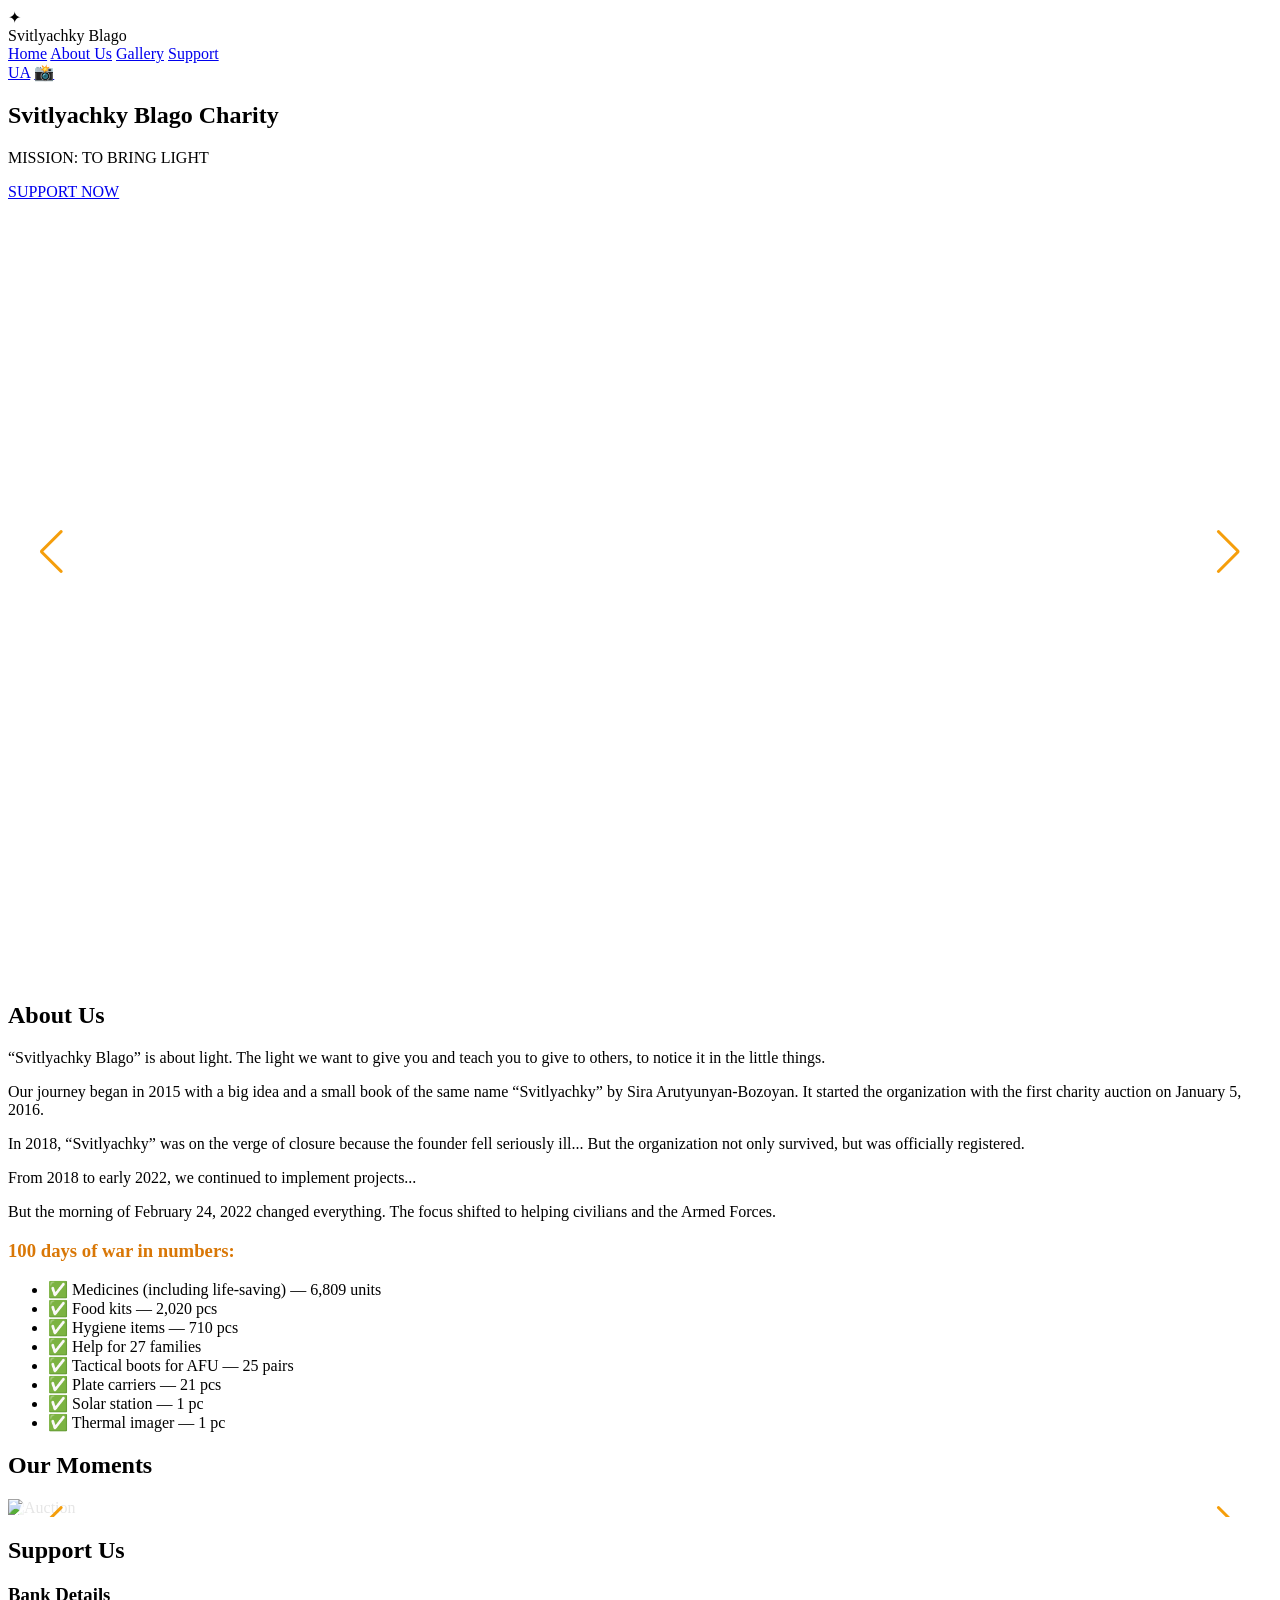
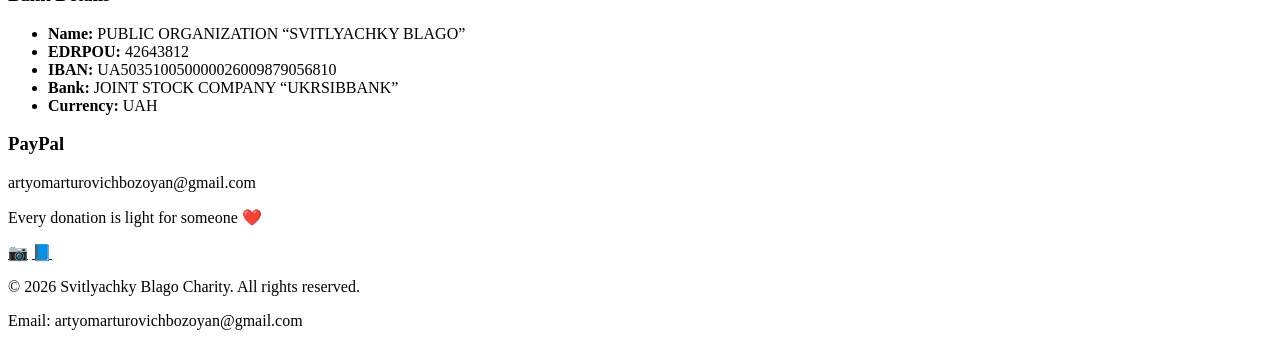
==== en/index.html @ f9451f2c "update" ====
<!DOCTYPE html>
<html lang="uk">
<head>
  <meta charset="UTF-8">
  <meta name="viewport" content="width=device-width, initial-scale=1.0">
  <title>Світлячки Благо — Благодійна організація</title>

  <!-- Tailwind + Swiper CDN -->
  <script src="https://cdn.tailwindcss.com"></script>
  <link rel="stylesheet" href="https://cdn.jsdelivr.net/npm/swiper@11/swiper-bundle.min.css" />
  <script src="https://cdn.jsdelivr.net/npm/swiper@11/swiper-bundle.min.js"></script>

  <!-- Твої файли -->
  <link rel="stylesheet" href="../css/style.css">
  <link rel="stylesheet" href="../css/responsive.css">
</head>
<body class="bg-gray-50 text-gray-900">

  <!-- NAVBAR -->
  <nav class="bg-white shadow-lg fixed w-full z-50">
    <div class="max-w-7xl mx-auto px-6 py-5 flex justify-between items-center">
      <div class="flex items-center gap-3">
        <div class="w-10 h-10 bg-amber-500 rounded-full flex items-center justify-center text-white text-3xl">✦</div>
        <span class="text-3xl font-bold text-amber-600 tracking-tight">Svitlyachky Blago</span>
      </div>
      <div class="hidden md:flex gap-10 text-lg font-medium">
        <a href="#home" class="hover:text-amber-600 transition">Home</a>
        <a href="#about" class="hover:text-amber-600 transition">About Us</a>
        <a href="#gallery" class="hover:text-amber-600 transition">Gallery</a>
        <a href="#support" class="hover:text-amber-600 transition">Support</a>
      </div>
      <div class="flex items-center gap-4">
        <a href="/" class="px-6 py-3 text-sm font-semibold border-2 border-amber-600 text-amber-600 rounded-full hover:bg-amber-600 hover:text-white transition">UA</a>
        <a href="https://www.instagram.com/svitlyachkyblago" target="_blank" class="text-3xl hover:scale-110 transition">📸</a>
      </div>
    </div>
  </nav>

  <!-- HERO SLIDER -->
  <section id="home" class="relative">
    <div class="swiper hero-swiper h-screen">
      <div class="swiper-wrapper">
        <div class="swiper-slide hero-slide" style="background-image: url('https://picsum.photos/id/1015/1920/1080')">
          <div class="absolute inset-0 bg-gradient-to-b from-black/40 via-black/30 to-black/60"></div>
          <div class="absolute inset-0 flex items-center">
            <div class="max-w-4xl mx-auto px-6 text-white text-center">
              <h1 class="text-6xl md:text-7xl font-bold leading-none mb-6">Svitlyachky Blago Charity</h1>
              <p class="text-3xl md:text-4xl font-light mb-12">MISSION: TO BRING LIGHT</p>
              <a href="#support" class="inline-block bg-amber-500 hover:bg-amber-600 text-white px-12 py-5 rounded-2xl text-xl font-medium transition">SUPPORT NOW</a>
            </div>
          </div>
        </div>
        <div class="swiper-slide hero-slide" style="background-image: url('https://picsum.photos/id/201/1920/1080')">
          <div class="absolute inset-0 bg-gradient-to-b from-black/40 via-black/30 to-black/60"></div>
          <div class="absolute inset-0 flex items-center">
            <div class="max-w-4xl mx-auto px-6 text-white text-center">
              <h1 class="text-6xl md:text-7xl font-bold leading-none mb-6">Help During the War</h1>
              <p class="text-2xl max-w-2xl mx-auto">Medicines, food, humanitarian aid to AFU and civilians</p>
            </div>
          </div>
        </div>
        <div class="swiper-slide hero-slide" style="background-image: url('https://picsum.photos/id/160/1920/1080')">
          <div class="absolute inset-0 bg-gradient-to-b from-black/40 via-black/30 to-black/60"></div>
          <div class="absolute inset-0 flex items-center">
            <div class="max-w-4xl mx-auto px-6 text-white text-center">
              <h1 class="text-6xl md:text-7xl font-bold leading-none mb-6">Since 2015</h1>
              <p class="text-2xl">Charity auctions, contests, holidays for children and moms</p>
            </div>
          </div>
        </div>
      </div>
      <div class="swiper-button-next"></div>
      <div class="swiper-button-prev"></div>
      <div class="swiper-pagination"></div>
    </div>
  </section>

  <!-- ABOUT -->
  <section id="about" class="py-24 bg-white">
    <div class="max-w-6xl mx-auto px-6">
      <h2 class="text-5xl font-bold text-center mb-16 text-amber-600">About Us</h2>
      <div class="prose prose-lg max-w-none text-gray-700 leading-relaxed">
        <p>“Svitlyachky Blago” is about light. The light we want to give you and teach you to give to others, to notice it in the little things.</p>
        <p>Our journey began in 2015 with a big idea and a small book of the same name “Svitlyachky” by Sira Arutyunyan-Bozoyan. It started the organization with the first charity auction on January 5, 2016.</p>
        <!-- Повний переклад (точно по оригіналу) -->
        <p>In 2018, “Svitlyachky” was on the verge of closure because the founder fell seriously ill... But the organization not only survived, but was officially registered.</p>
        <p>From 2018 to early 2022, we continued to implement projects...</p>
        <p>But the morning of February 24, 2022 changed everything. The focus shifted to helping civilians and the Armed Forces.</p>
        <h3 class="text-2xl font-semibold mt-12 mb-6">100 days of war in numbers:</h3>
        <ul class="grid grid-cols-1 md:grid-cols-2 gap-4 text-lg">
          <li>✅ Medicines (including life-saving) — 6,809 units</li>
          <li>✅ Food kits — 2,020 pcs</li>
          <li>✅ Hygiene items — 710 pcs</li>
          <li>✅ Help for 27 families</li>
          <li>✅ Tactical boots for AFU — 25 pairs</li>
          <li>✅ Plate carriers — 21 pcs</li>
          <li>✅ Solar station — 1 pc</li>
          <li>✅ Thermal imager — 1 pc</li>
        </ul>
      </div>
    </div>
  </section>

  <!-- GALLERY (same as UA) -->
  <section id="gallery" class="py-20 bg-amber-50">
    <div class="max-w-7xl mx-auto px-6">
      <h2 class="text-5xl font-bold text-center mb-12 text-amber-700">Our Moments</h2>
      <div class="swiper gallery-swiper">
        <div class="swiper-wrapper">
          <div class="swiper-slide"><img src="https://picsum.photos/id/251/800/600" class="w-full rounded-3xl shadow-xl" alt="Auction"></div>
          <div class="swiper-slide"><img src="https://picsum.photos/id/29/800/600" class="w-full rounded-3xl shadow-xl" alt="Help to AFU"></div>
          <div class="swiper-slide"><img src="https://picsum.photos/id/1016/800/600" class="w-full rounded-3xl shadow-xl" alt="Mom Contest"></div>
          <div class="swiper-slide"><img src="https://picsum.photos/id/160/800/600" class="w-full rounded-3xl shadow-xl" alt="Humanitarian Aid"></div>
        </div>
        <div class="swiper-button-next"></div>
        <div class="swiper-button-prev"></div>
      </div>
    </div>
  </section>

  <!-- SUPPORT -->
  <section id="support" class="py-24 bg-white">
    <div class="max-w-5xl mx-auto px-6">
      <h2 class="text-5xl font-bold text-center mb-12">Support Us</h2>
      <div class="grid md:grid-cols-2 gap-12">
        <div class="bg-gray-100 p-10 rounded-3xl">
          <h3 class="text-3xl font-semibold mb-8">Bank Details</h3>
          <ul class="space-y-6 text-lg">
            <li><strong>Name:</strong> PUBLIC ORGANIZATION “SVITLYACHKY BLAGO”</li>
            <li><strong>EDRPOU:</strong> 42643812</li>
            <li><strong>IBAN:</strong> UA503510050000026009879056810</li>
            <li><strong>Bank:</strong> JOINT STOCK COMPANY “UKRSIBBANK”</li>
            <li><strong>Currency:</strong> UAH</li>
          </ul>
        </div>
        <div class="bg-amber-50 p-10 rounded-3xl flex flex-col justify-center">
          <h3 class="text-3xl font-semibold mb-6">PayPal</h3>
          <p class="text-2xl font-medium">artyomarturovichbozoyan@gmail.com</p>
          <p class="mt-10 text-amber-600 text-xl">Every donation is light for someone ❤️</p>
        </div>
      </div>
    </div>
  </section>

  <!-- FOOTER -->
  <footer class="bg-gray-900 text-white py-16">
    <div class="max-w-7xl mx-auto px-6 text-center">
      <div class="flex justify-center gap-10 text-4xl mb-8">
        <a href="https://instagram.com/svitlyachkyblago" target="_blank">📷</a>
        <a href="https://facebook.com/svitlyachkyblago" target="_blank">📘</a>
      </div>
      <p class="text-sm">© 2026 Svitlyachky Blago Charity. All rights reserved.</p>
      <p class="text-xs mt-4 text-gray-400">Email: artyomarturovichbozoyan@gmail.com</p>
    </div>
  </footer>

  <script src="../js/main.js"></script>
</body>
</html>
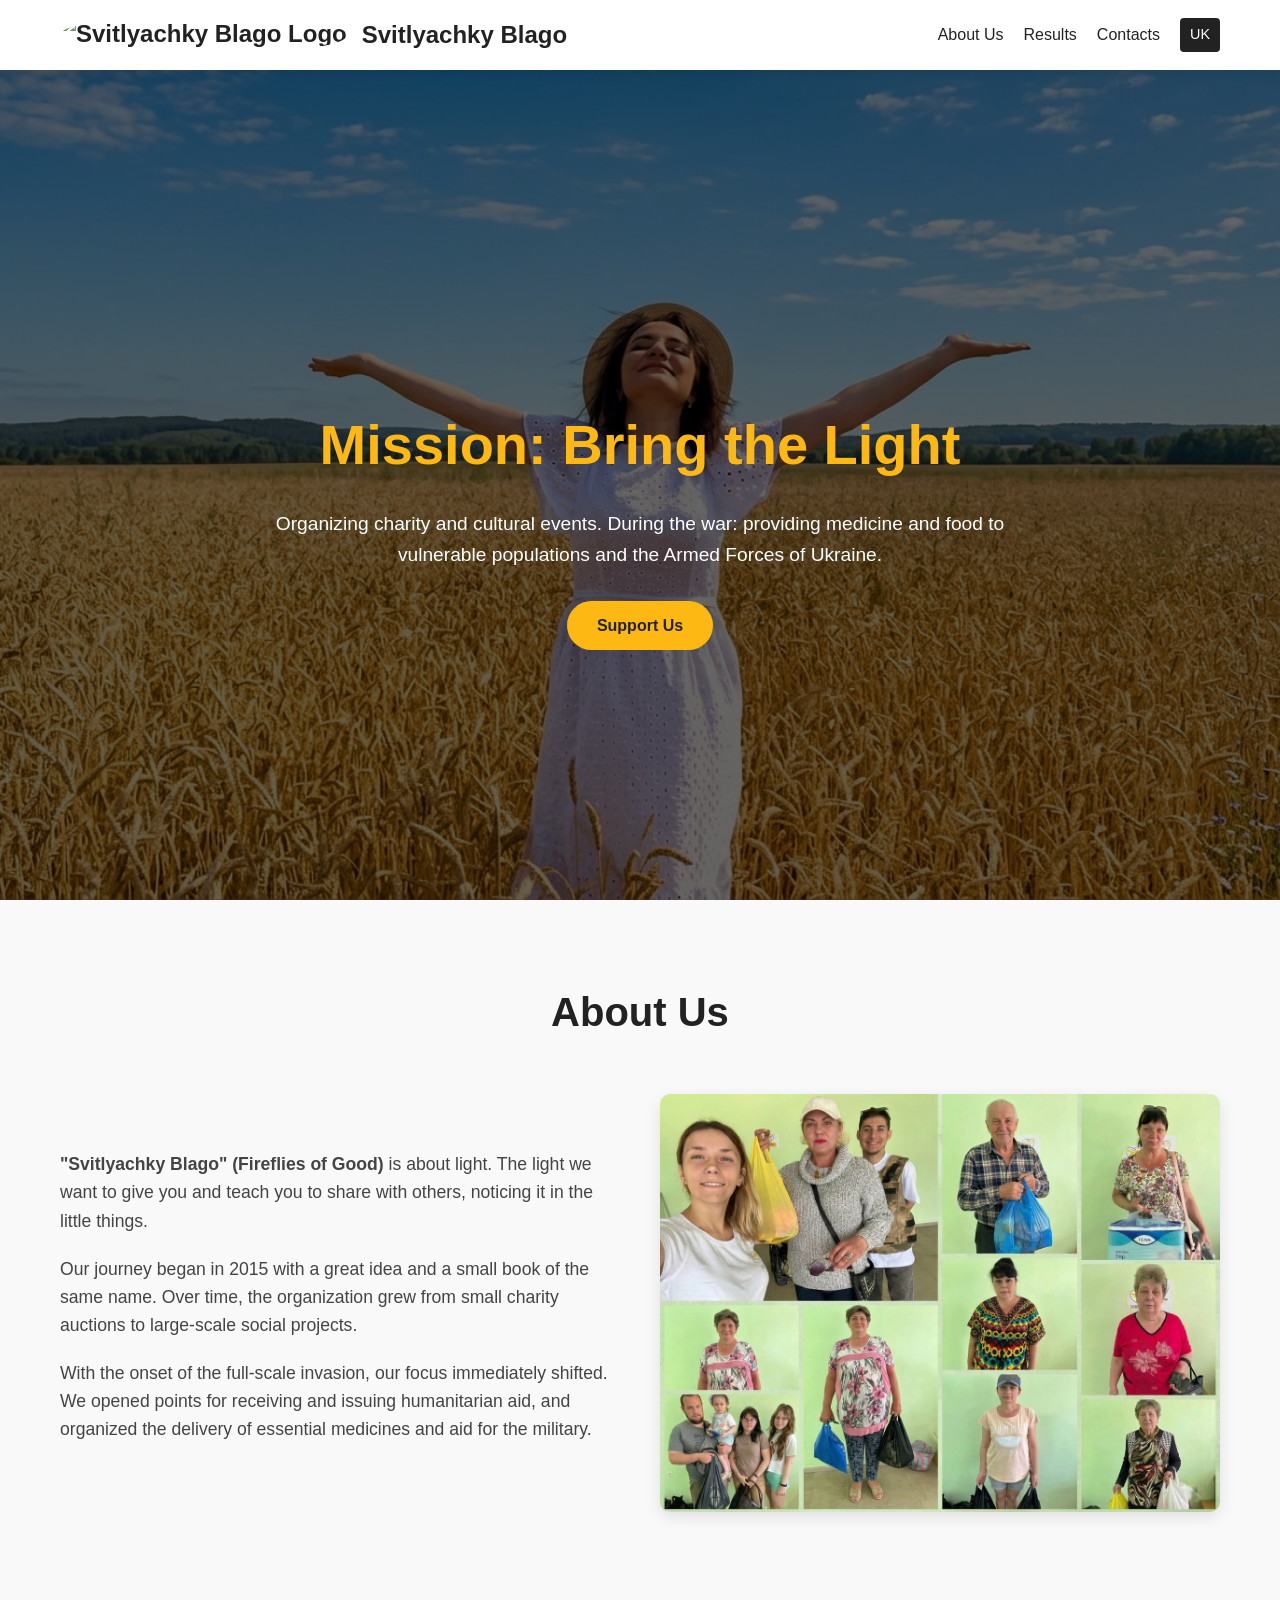
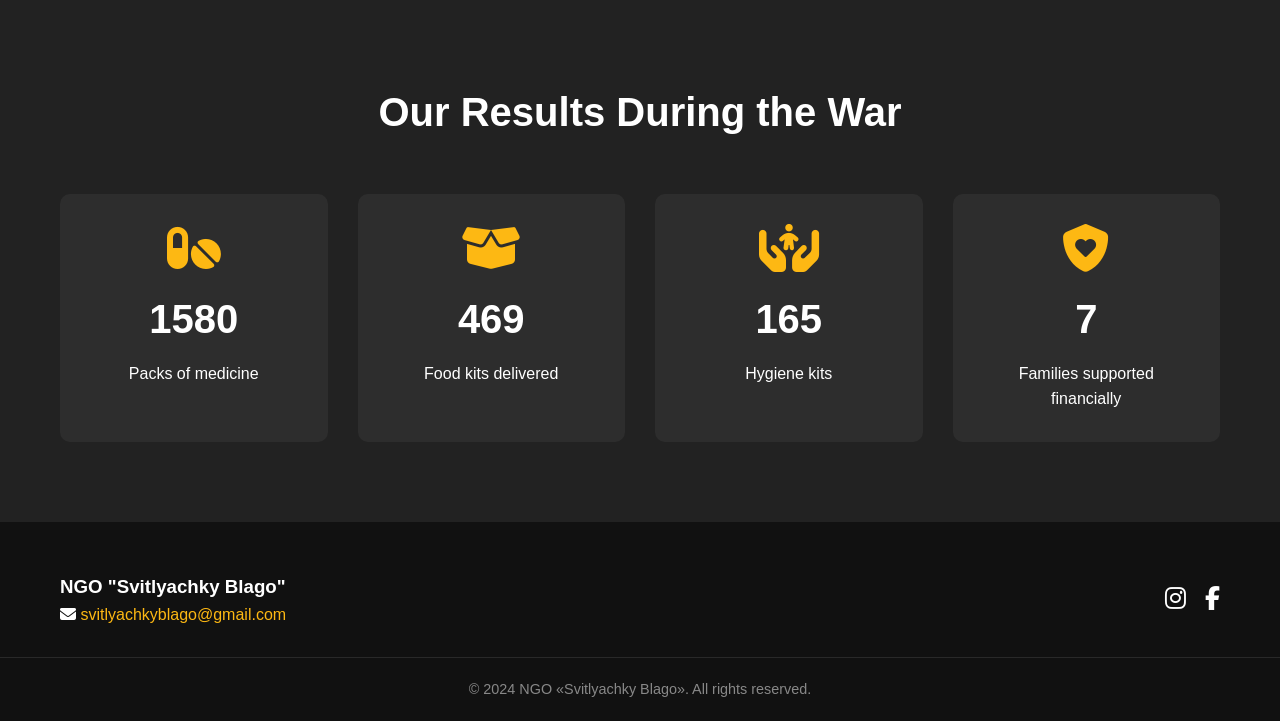
==== commit a46b6068: "update frontend" ====
--- a/en/index.html
+++ b/en/index.html
@@ -1,159 +1,99 @@
 <!DOCTYPE html>
-<html lang="uk">
+<html lang="en">
 <head>
-  <meta charset="UTF-8">
-  <meta name="viewport" content="width=device-width, initial-scale=1.0">
-  <title>Світлячки Благо — Благодійна організація</title>
+    <meta charset="UTF-8">
+    <meta name="viewport" content="width=device-width, initial-scale=1.0">
+    <title>NGO "Svitlyachky Blago"</title>
+    <link rel="stylesheet" href="../css/style.css">
+    <link rel="stylesheet" href="https://cdnjs.cloudflare.com/ajax/libs/font-awesome/6.4.0/css/all.min.css">
+</head>
+<body>
+<header class="header">
+    <div class="container nav-container">
+        <a href="#" class="logo">
+            <img src="/img/logo.png" alt="Svitlyachky Blago Logo" class="header-logo">
+            Svitlyachky Blago
+        </a>
+            <nav class="nav-menu">
+                <a href="#about" class="nav-link">About Us</a>
+                <a href="#stats" class="nav-link">Results</a>
+                <a href="#contacts" class="nav-link">Contacts</a>
+                <a href="index.html" class="lang-switch">UK</a>
+            </nav>
+            <div class="hamburger">
+                <i class="fa-solid fa-bars"></i>
+            </div>
+        </div>
+    </header>
 
-  <!-- Tailwind + Swiper CDN -->
-  <script src="https://cdn.tailwindcss.com"></script>
-  <link rel="stylesheet" href="https://cdn.jsdelivr.net/npm/swiper@11/swiper-bundle.min.css" />
-  <script src="https://cdn.jsdelivr.net/npm/swiper@11/swiper-bundle.min.js"></script>
+    <section class="hero" id="home">
+        <div class="hero-content fade-in">
+            <h1>Mission: Bring the Light</h1>
+            <p>Organizing charity and cultural events. During the war: providing medicine and food to vulnerable populations and the Armed Forces of Ukraine.</p>
+            <a href="#contacts" class="btn">Support Us</a>
+        </div>
+    </section>
 
-  <!-- Твої файли -->
-  <link rel="stylesheet" href="../css/style.css">
-  <link rel="stylesheet" href="../css/responsive.css">
-</head>
-<body class="bg-gray-50 text-gray-900">
+    <section class="about section" id="about">
+        <div class="container">
+            <h2 class="section-title fade-in">About Us</h2>
+            <div class="about-grid">
+                <div class="about-text fade-in">
+                    <p><strong>"Svitlyachky Blago" (Fireflies of Good)</strong> is about light. The light we want to give you and teach you to share with others, noticing it in the little things.</p>
+                    <p>Our journey began in 2015 with a great idea and a small book of the same name. Over time, the organization grew from small charity auctions to large-scale social projects.</p>
+                    <p>With the onset of the full-scale invasion, our focus immediately shifted. We opened points for receiving and issuing humanitarian aid, and organized the delivery of essential medicines and aid for the military.</p>
+                </div>
+                <div class="about-image fade-in">
+                    <img src="/img/about.png" alt="Helping people">
+                </div>
+            </div>
+        </div>
+    </section>
 
-  <!-- NAVBAR -->
-  <nav class="bg-white shadow-lg fixed w-full z-50">
-    <div class="max-w-7xl mx-auto px-6 py-5 flex justify-between items-center">
-      <div class="flex items-center gap-3">
-        <div class="w-10 h-10 bg-amber-500 rounded-full flex items-center justify-center text-white text-3xl">✦</div>
-        <span class="text-3xl font-bold text-amber-600 tracking-tight">Svitlyachky Blago</span>
-      </div>
-      <div class="hidden md:flex gap-10 text-lg font-medium">
-        <a href="#home" class="hover:text-amber-600 transition">Home</a>
-        <a href="#about" class="hover:text-amber-600 transition">About Us</a>
-        <a href="#gallery" class="hover:text-amber-600 transition">Gallery</a>
-        <a href="#support" class="hover:text-amber-600 transition">Support</a>
-      </div>
-      <div class="flex items-center gap-4">
-        <a href="/" class="px-6 py-3 text-sm font-semibold border-2 border-amber-600 text-amber-600 rounded-full hover:bg-amber-600 hover:text-white transition">UA</a>
-        <a href="https://www.instagram.com/svitlyachkyblago" target="_blank" class="text-3xl hover:scale-110 transition">📸</a>
-      </div>
-    </div>
-  </nav>
+    <section class="stats section" id="stats">
+        <div class="container">
+            <h2 class="section-title fade-in">Our Results During the War</h2>
+            <div class="stats-grid">
+                <div class="stat-card fade-in">
+                    <i class="fa-solid fa-pills stat-icon"></i>
+                    <h3 class="counter" data-target="6809">0</h3>
+                    <p>Packs of medicine</p>
+                </div>
+                <div class="stat-card fade-in">
+                    <i class="fa-solid fa-box-open stat-icon"></i>
+                    <h3 class="counter" data-target="2020">0</h3>
+                    <p>Food kits delivered</p>
+                </div>
+                <div class="stat-card fade-in">
+                    <i class="fa-solid fa-hands-holding-child stat-icon"></i>
+                    <h3 class="counter" data-target="710">0</h3>
+                    <p>Hygiene kits</p>
+                </div>
+                <div class="stat-card fade-in">
+                    <i class="fa-solid fa-shield-heart stat-icon"></i>
+                    <h3 class="counter" data-target="27">0</h3>
+                    <p>Families supported financially</p>
+                </div>
+            </div>
+        </div>
+    </section>
 
-  <!-- HERO SLIDER -->
-  <section id="home" class="relative">
-    <div class="swiper hero-swiper h-screen">
-      <div class="swiper-wrapper">
-        <div class="swiper-slide hero-slide" style="background-image: url('https://picsum.photos/id/1015/1920/1080')">
-          <div class="absolute inset-0 bg-gradient-to-b from-black/40 via-black/30 to-black/60"></div>
-          <div class="absolute inset-0 flex items-center">
-            <div class="max-w-4xl mx-auto px-6 text-white text-center">
-              <h1 class="text-6xl md:text-7xl font-bold leading-none mb-6">Svitlyachky Blago Charity</h1>
-              <p class="text-3xl md:text-4xl font-light mb-12">MISSION: TO BRING LIGHT</p>
-              <a href="#support" class="inline-block bg-amber-500 hover:bg-amber-600 text-white px-12 py-5 rounded-2xl text-xl font-medium transition">SUPPORT NOW</a>
+    <footer class="footer" id="contacts">
+        <div class="container footer-content">
+            <div class="footer-info">
+                <h3>NGO "Svitlyachky Blago"</h3>
+                <p><i class="fa-solid fa-envelope"></i> <a href="mailto:svitlyachkyblago@gmail.com">svitlyachkyblago@gmail.com</a></p>
             </div>
-          </div>
+            <div class="footer-socials">
+                <a href="https://www.instagram.com/svitlyachkyblago" target="_blank"><i class="fa-brands fa-instagram"></i></a>
+                <a href="https://www.facebook.com/svitlyachkyblago" target="_blank"><i class="fa-brands fa-facebook-f"></i></a>
+            </div>
         </div>
-        <div class="swiper-slide hero-slide" style="background-image: url('https://picsum.photos/id/201/1920/1080')">
-          <div class="absolute inset-0 bg-gradient-to-b from-black/40 via-black/30 to-black/60"></div>
-          <div class="absolute inset-0 flex items-center">
-            <div class="max-w-4xl mx-auto px-6 text-white text-center">
-              <h1 class="text-6xl md:text-7xl font-bold leading-none mb-6">Help During the War</h1>
-              <p class="text-2xl max-w-2xl mx-auto">Medicines, food, humanitarian aid to AFU and civilians</p>
-            </div>
-          </div>
+        <div class="footer-bottom">
+            <p>&copy; 2024 NGO «Svitlyachky Blago». All rights reserved.</p>
         </div>
-        <div class="swiper-slide hero-slide" style="background-image: url('https://picsum.photos/id/160/1920/1080')">
-          <div class="absolute inset-0 bg-gradient-to-b from-black/40 via-black/30 to-black/60"></div>
-          <div class="absolute inset-0 flex items-center">
-            <div class="max-w-4xl mx-auto px-6 text-white text-center">
-              <h1 class="text-6xl md:text-7xl font-bold leading-none mb-6">Since 2015</h1>
-              <p class="text-2xl">Charity auctions, contests, holidays for children and moms</p>
-            </div>
-          </div>
-        </div>
-      </div>
-      <div class="swiper-button-next"></div>
-      <div class="swiper-button-prev"></div>
-      <div class="swiper-pagination"></div>
-    </div>
-  </section>
+    </footer>
 
-  <!-- ABOUT -->
-  <section id="about" class="py-24 bg-white">
-    <div class="max-w-6xl mx-auto px-6">
-      <h2 class="text-5xl font-bold text-center mb-16 text-amber-600">About Us</h2>
-      <div class="prose prose-lg max-w-none text-gray-700 leading-relaxed">
-        <p>“Svitlyachky Blago” is about light. The light we want to give you and teach you to give to others, to notice it in the little things.</p>
-        <p>Our journey began in 2015 with a big idea and a small book of the same name “Svitlyachky” by Sira Arutyunyan-Bozoyan. It started the organization with the first charity auction on January 5, 2016.</p>
-        <!-- Повний переклад (точно по оригіналу) -->
-        <p>In 2018, “Svitlyachky” was on the verge of closure because the founder fell seriously ill... But the organization not only survived, but was officially registered.</p>
-        <p>From 2018 to early 2022, we continued to implement projects...</p>
-        <p>But the morning of February 24, 2022 changed everything. The focus shifted to helping civilians and the Armed Forces.</p>
-        <h3 class="text-2xl font-semibold mt-12 mb-6">100 days of war in numbers:</h3>
-        <ul class="grid grid-cols-1 md:grid-cols-2 gap-4 text-lg">
-          <li>✅ Medicines (including life-saving) — 6,809 units</li>
-          <li>✅ Food kits — 2,020 pcs</li>
-          <li>✅ Hygiene items — 710 pcs</li>
-          <li>✅ Help for 27 families</li>
-          <li>✅ Tactical boots for AFU — 25 pairs</li>
-          <li>✅ Plate carriers — 21 pcs</li>
-          <li>✅ Solar station — 1 pc</li>
-          <li>✅ Thermal imager — 1 pc</li>
-        </ul>
-      </div>
-    </div>
-  </section>
-
-  <!-- GALLERY (same as UA) -->
-  <section id="gallery" class="py-20 bg-amber-50">
-    <div class="max-w-7xl mx-auto px-6">
-      <h2 class="text-5xl font-bold text-center mb-12 text-amber-700">Our Moments</h2>
-      <div class="swiper gallery-swiper">
-        <div class="swiper-wrapper">
-          <div class="swiper-slide"><img src="https://picsum.photos/id/251/800/600" class="w-full rounded-3xl shadow-xl" alt="Auction"></div>
-          <div class="swiper-slide"><img src="https://picsum.photos/id/29/800/600" class="w-full rounded-3xl shadow-xl" alt="Help to AFU"></div>
-          <div class="swiper-slide"><img src="https://picsum.photos/id/1016/800/600" class="w-full rounded-3xl shadow-xl" alt="Mom Contest"></div>
-          <div class="swiper-slide"><img src="https://picsum.photos/id/160/800/600" class="w-full rounded-3xl shadow-xl" alt="Humanitarian Aid"></div>
-        </div>
-        <div class="swiper-button-next"></div>
-        <div class="swiper-button-prev"></div>
-      </div>
-    </div>
-  </section>
-
-  <!-- SUPPORT -->
-  <section id="support" class="py-24 bg-white">
-    <div class="max-w-5xl mx-auto px-6">
-      <h2 class="text-5xl font-bold text-center mb-12">Support Us</h2>
-      <div class="grid md:grid-cols-2 gap-12">
-        <div class="bg-gray-100 p-10 rounded-3xl">
-          <h3 class="text-3xl font-semibold mb-8">Bank Details</h3>
-          <ul class="space-y-6 text-lg">
-            <li><strong>Name:</strong> PUBLIC ORGANIZATION “SVITLYACHKY BLAGO”</li>
-            <li><strong>EDRPOU:</strong> 42643812</li>
-            <li><strong>IBAN:</strong> UA503510050000026009879056810</li>
-            <li><strong>Bank:</strong> JOINT STOCK COMPANY “UKRSIBBANK”</li>
-            <li><strong>Currency:</strong> UAH</li>
-          </ul>
-        </div>
-        <div class="bg-amber-50 p-10 rounded-3xl flex flex-col justify-center">
-          <h3 class="text-3xl font-semibold mb-6">PayPal</h3>
-          <p class="text-2xl font-medium">artyomarturovichbozoyan@gmail.com</p>
-          <p class="mt-10 text-amber-600 text-xl">Every donation is light for someone ❤️</p>
-        </div>
-      </div>
-    </div>
-  </section>
-
-  <!-- FOOTER -->
-  <footer class="bg-gray-900 text-white py-16">
-    <div class="max-w-7xl mx-auto px-6 text-center">
-      <div class="flex justify-center gap-10 text-4xl mb-8">
-        <a href="https://instagram.com/svitlyachkyblago" target="_blank">📷</a>
-        <a href="https://facebook.com/svitlyachkyblago" target="_blank">📘</a>
-      </div>
-      <p class="text-sm">© 2026 Svitlyachky Blago Charity. All rights reserved.</p>
-      <p class="text-xs mt-4 text-gray-400">Email: artyomarturovichbozoyan@gmail.com</p>
-    </div>
-  </footer>
-
-  <script src="../js/main.js"></script>
+    <script src="../js/main.js"></script>
 </body>
 </html>
--- a/css/style.css
+++ b/css/style.css
@@ -0,0 +1,296 @@
+:root {
+    --primary-color: #fdb813; /* Желтый цвет "светлячков" */
+    --dark-color: #222222;
+    --light-color: #f9f9f9;
+    --text-color: #444444;
+    --transition: all 0.3s ease;
+}
+
+* {
+    margin: 0;
+    padding: 0;
+    box-sizing: border-box;
+    font-family: 'Segoe UI', Tahoma, Geneva, Verdana, sans-serif;
+    scroll-behavior: smooth;
+}
+
+body {
+    background-color: var(--light-color);
+    color: var(--text-color);
+    line-height: 1.6;
+}
+
+.container {
+    max-width: 1200px;
+    margin: 0 auto;
+    padding: 0 20px;
+}
+
+/* Header & Nav */
+.header {
+    background-color: #ffffff;
+    box-shadow: 0 2px 10px rgba(0,0,0,0.1);
+    position: fixed;
+    top: 0;
+    width: 100%;
+    z-index: 1000;
+}
+
+.nav-container {
+    display: flex;
+    justify-content: space-between;
+    align-items: center;
+    height: 70px;
+}
+
+.logo {
+    font-size: 1.5rem;
+    font-weight: bold;
+    color: var(--dark-color);
+    text-decoration: none;
+    display: flex;
+    align-items: center;
+    gap: 15px; /* Немного увеличили отступ */
+}
+
+.header-logo {
+    height: 40px; /* Задаем аккуратную высоту */
+    width: auto;  /* Ширина подстроится автоматически (будет тоже 40px, т.к. лого квадратное) */
+    display: block;
+    border-radius: 50%;
+}
+
+.logo i {
+    color: var(--primary-color);
+}
+
+.nav-menu {
+    display: flex;
+    gap: 20px;
+    align-items: center;
+}
+
+.nav-link, .lang-switch {
+    text-decoration: none;
+    color: var(--dark-color);
+    font-weight: 500;
+    transition: var(--transition);
+}
+
+.nav-link:hover {
+    color: var(--primary-color);
+}
+
+.lang-switch {
+    background: var(--dark-color);
+    color: #fff;
+    padding: 5px 10px;
+    border-radius: 4px;
+    font-size: 0.9rem;
+}
+
+.lang-switch:hover {
+    background: var(--primary-color);
+}
+
+.hamburger {
+    display: none;
+    font-size: 1.5rem;
+    cursor: pointer;
+}
+
+/* Hero Section */
+.hero {
+    height: 100vh;
+    background: linear-gradient(rgba(0, 0, 0, 0.6), rgba(0, 0, 0, 0.6)), url('../img/hero.png') center/cover;
+    display: flex;
+    align-items: center;
+    justify-content: center;
+    text-align: center;
+    color: #fff;
+    padding-top: 150px;
+}
+
+.hero h1 {
+    font-size: 3.5rem;
+    margin-bottom: 20px;
+    color: var(--primary-color);
+}
+
+.hero p {
+    font-size: 1.2rem;
+    max-width: 800px;
+    margin: 0 auto 30px;
+}
+
+.btn {
+    display: inline-block;
+    padding: 12px 30px;
+    background: var(--primary-color);
+    color: var(--dark-color);
+    text-decoration: none;
+    font-weight: bold;
+    border-radius: 30px;
+    transition: var(--transition);
+}
+
+.btn:hover {
+    background: #e5a60d;
+    transform: translateY(-3px);
+}
+
+/* Sections */
+.section {
+    padding: 80px 0;
+}
+
+.section-title {
+    text-align: center;
+    font-size: 2.5rem;
+    color: var(--dark-color);
+    margin-bottom: 50px;
+}
+
+/* About Section */
+.about-grid {
+    display: grid;
+    grid-template-columns: 1fr 1fr;
+    gap: 40px;
+    align-items: center;
+}
+
+.about-text p {
+    margin-bottom: 20px;
+    font-size: 1.1rem;
+}
+
+.about-image img {
+    width: 100%;
+    border-radius: 10px;
+    box-shadow: 0 5px 15px rgba(0,0,0,0.1);
+}
+
+/* Stats Section */
+.stats {
+    background-color: var(--dark-color);
+    color: #fff;
+}
+
+.stats .section-title {
+    color: #fff;
+}
+
+.stats-grid {
+    display: grid;
+    grid-template-columns: repeat(auto-fit, minmax(200px, 1fr));
+    gap: 30px;
+    text-align: center;
+}
+
+.stat-card {
+    padding: 30px;
+    background: rgba(255,255,255,0.05);
+    border-radius: 10px;
+    transition: var(--transition);
+}
+
+.stat-card:hover {
+    transform: translateY(-10px);
+    background: rgba(255,255,255,0.1);
+}
+
+.stat-icon {
+    font-size: 3rem;
+    color: var(--primary-color);
+    margin-bottom: 15px;
+}
+
+.counter {
+    font-size: 2.5rem;
+    font-weight: bold;
+    margin-bottom: 10px;
+}
+
+/* Footer */
+.footer {
+    background: #111;
+    color: #fff;
+    padding: 50px 0 20px;
+}
+
+.footer-content {
+    display: flex;
+    justify-content: space-between;
+    align-items: center;
+    margin-bottom: 30px;
+    flex-wrap: wrap;
+    gap: 20px;
+}
+
+.footer-info a {
+    color: var(--primary-color);
+    text-decoration: none;
+}
+
+.footer-socials a {
+    color: #fff;
+    font-size: 1.5rem;
+    margin-left: 15px;
+    transition: var(--transition);
+}
+
+.footer-socials a:hover {
+    color: var(--primary-color);
+}
+
+.footer-bottom {
+    text-align: center;
+    padding-top: 20px;
+    border-top: 1px solid rgba(255,255,255,0.1);
+    font-size: 0.9rem;
+    color: #888;
+}
+
+/* Animations */
+.fade-in {
+    opacity: 0;
+    transform: translateY(30px);
+    transition: opacity 0.8s ease, transform 0.8s ease;
+}
+
+.fade-in.visible {
+    opacity: 1;
+    transform: translateY(0);
+}
+
+/* Mobile Responsiveness */
+@media (max-width: 768px) {
+    .hamburger {
+        display: block;
+    }
+
+    .nav-menu {
+        position: absolute;
+        top: 70px;
+        left: -100%;
+        flex-direction: column;
+        background: #fff;
+        width: 100%;
+        text-align: center;
+        transition: 0.3s;
+        box-shadow: 0 10px 10px rgba(0,0,0,0.1);
+        padding: 20px 0;
+    }
+
+    .nav-menu.active {
+        left: 0;
+    }
+
+    .about-grid {
+        grid-template-columns: 1fr;
+    }
+
+    .hero h1 {
+        font-size: 2.5rem;
+    }
+}
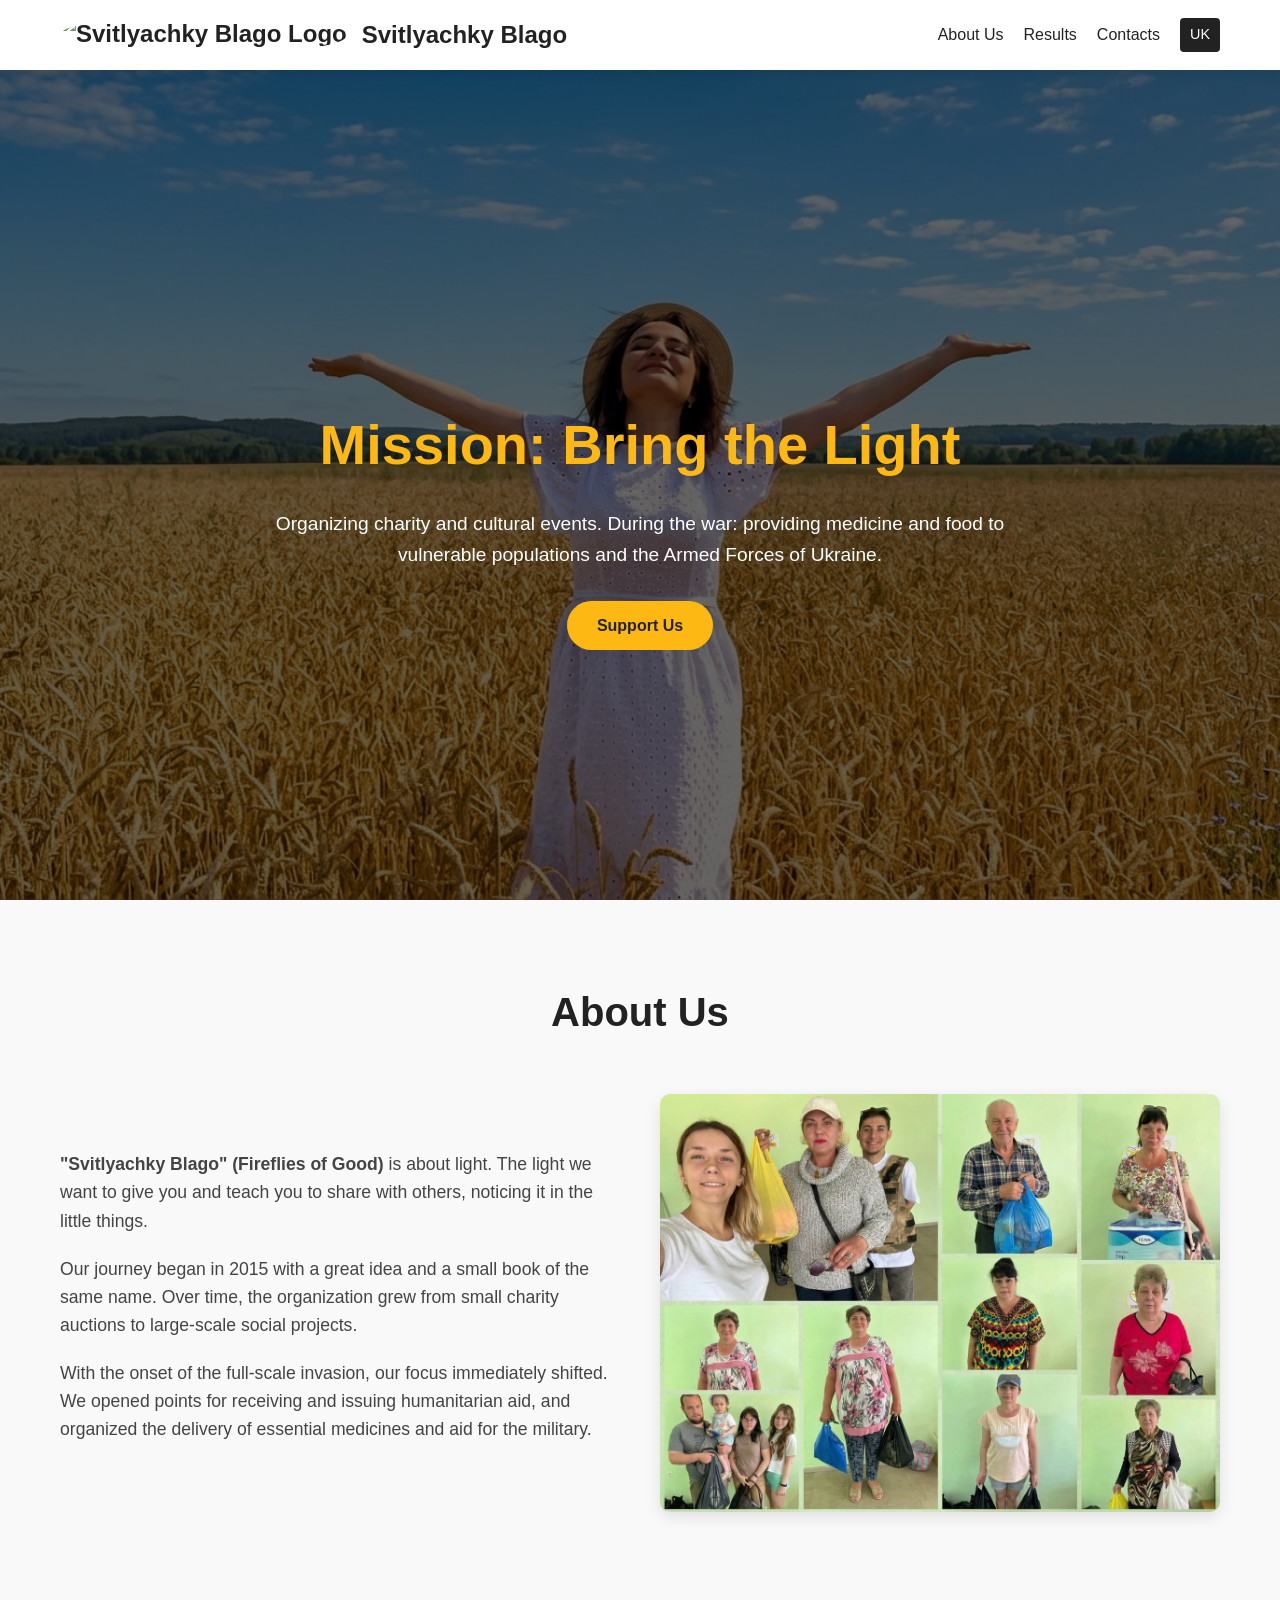
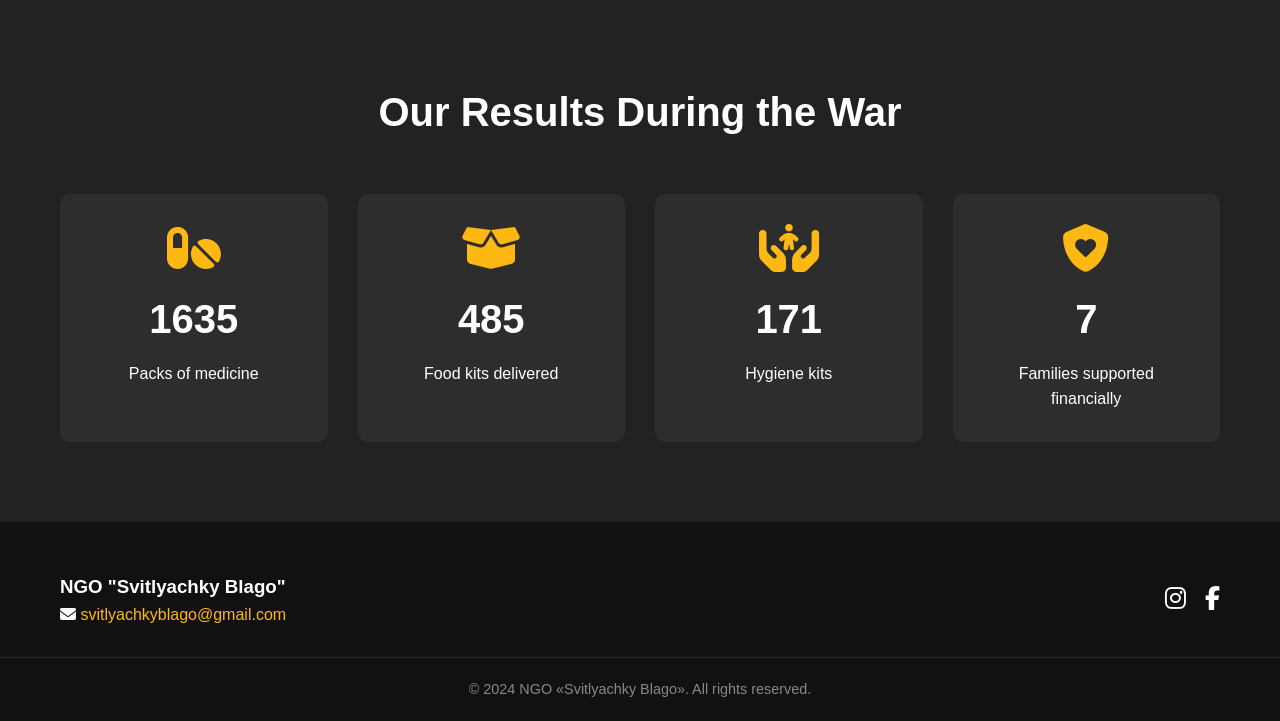
==== commit be1453ef: "upd lang switch" ====
--- a/en/index.html
+++ b/en/index.html
@@ -18,7 +18,7 @@
                 <a href="#about" class="nav-link">About Us</a>
                 <a href="#stats" class="nav-link">Results</a>
                 <a href="#contacts" class="nav-link">Contacts</a>
-                <a href="index.html" class="lang-switch">UK</a>
+                <a href="../index.html" class="lang-switch">UK</a>
             </nav>
             <div class="hamburger">
                 <i class="fa-solid fa-bars"></i>
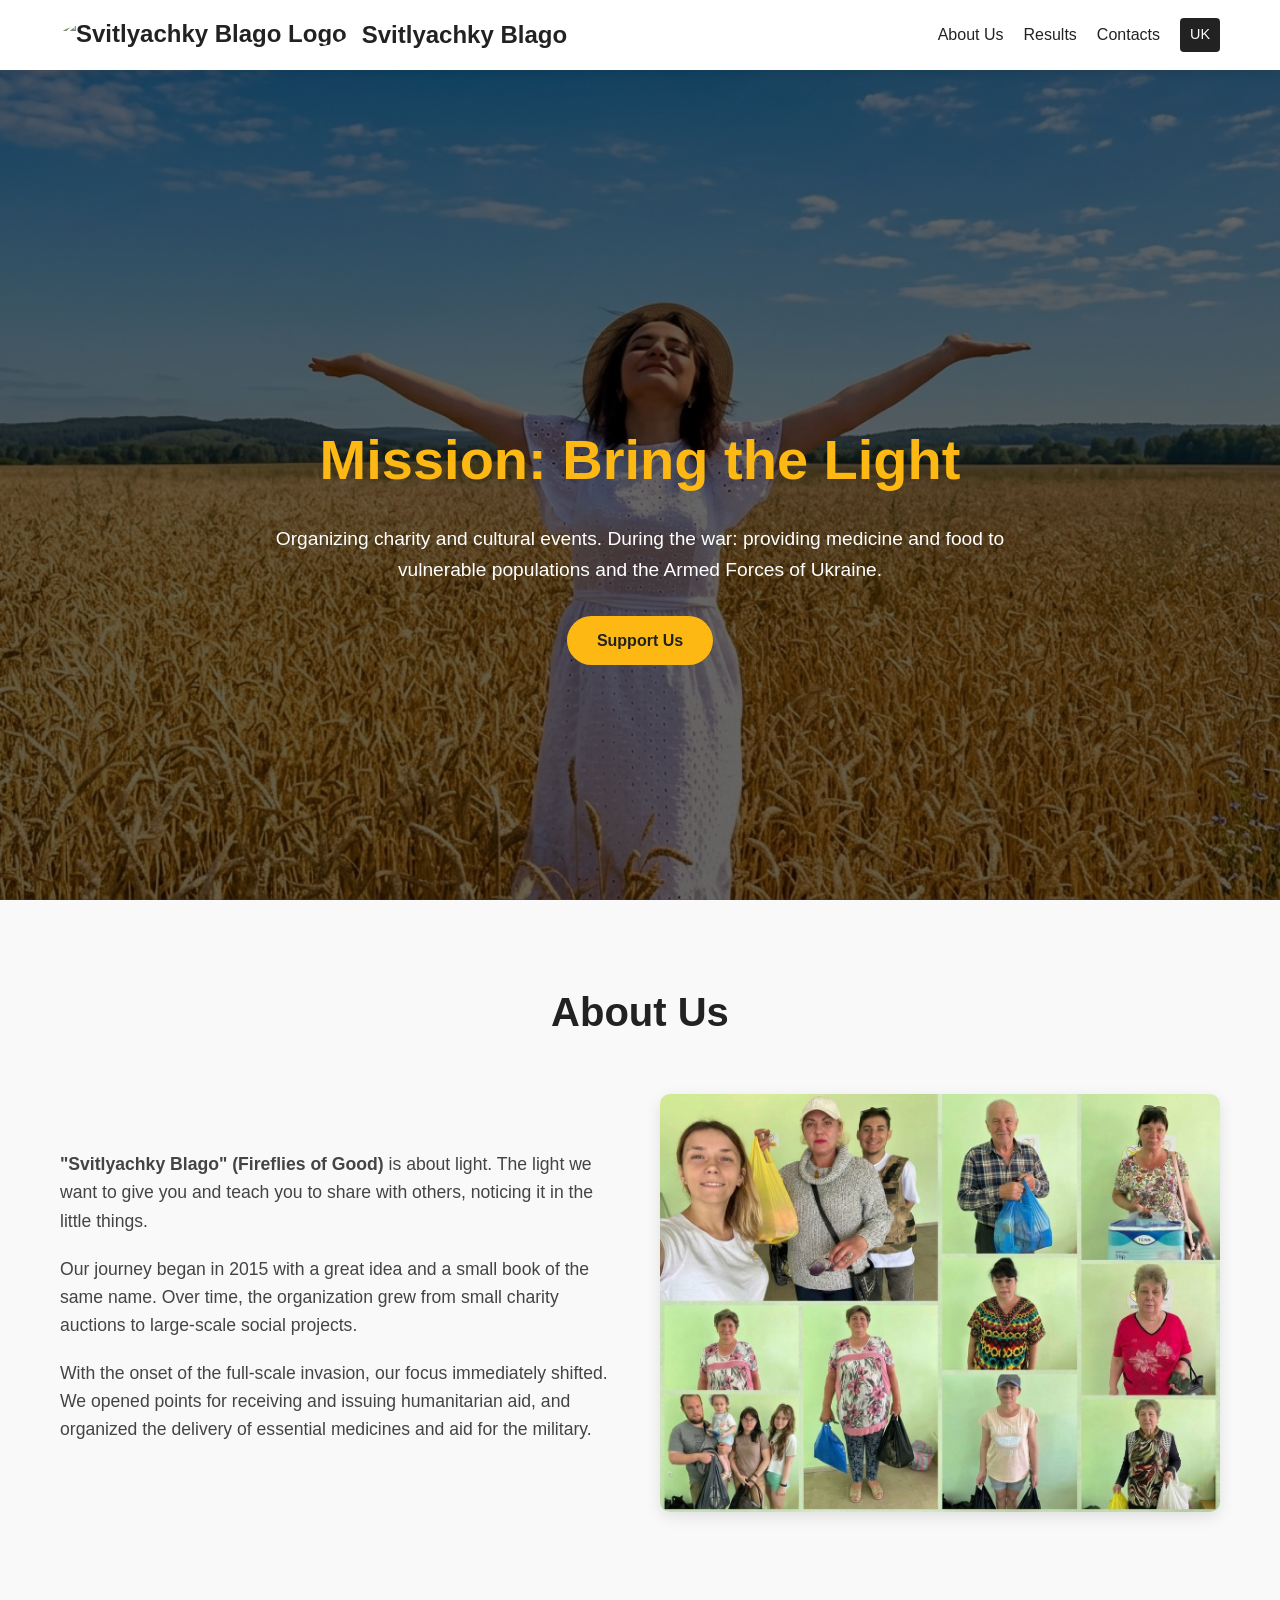
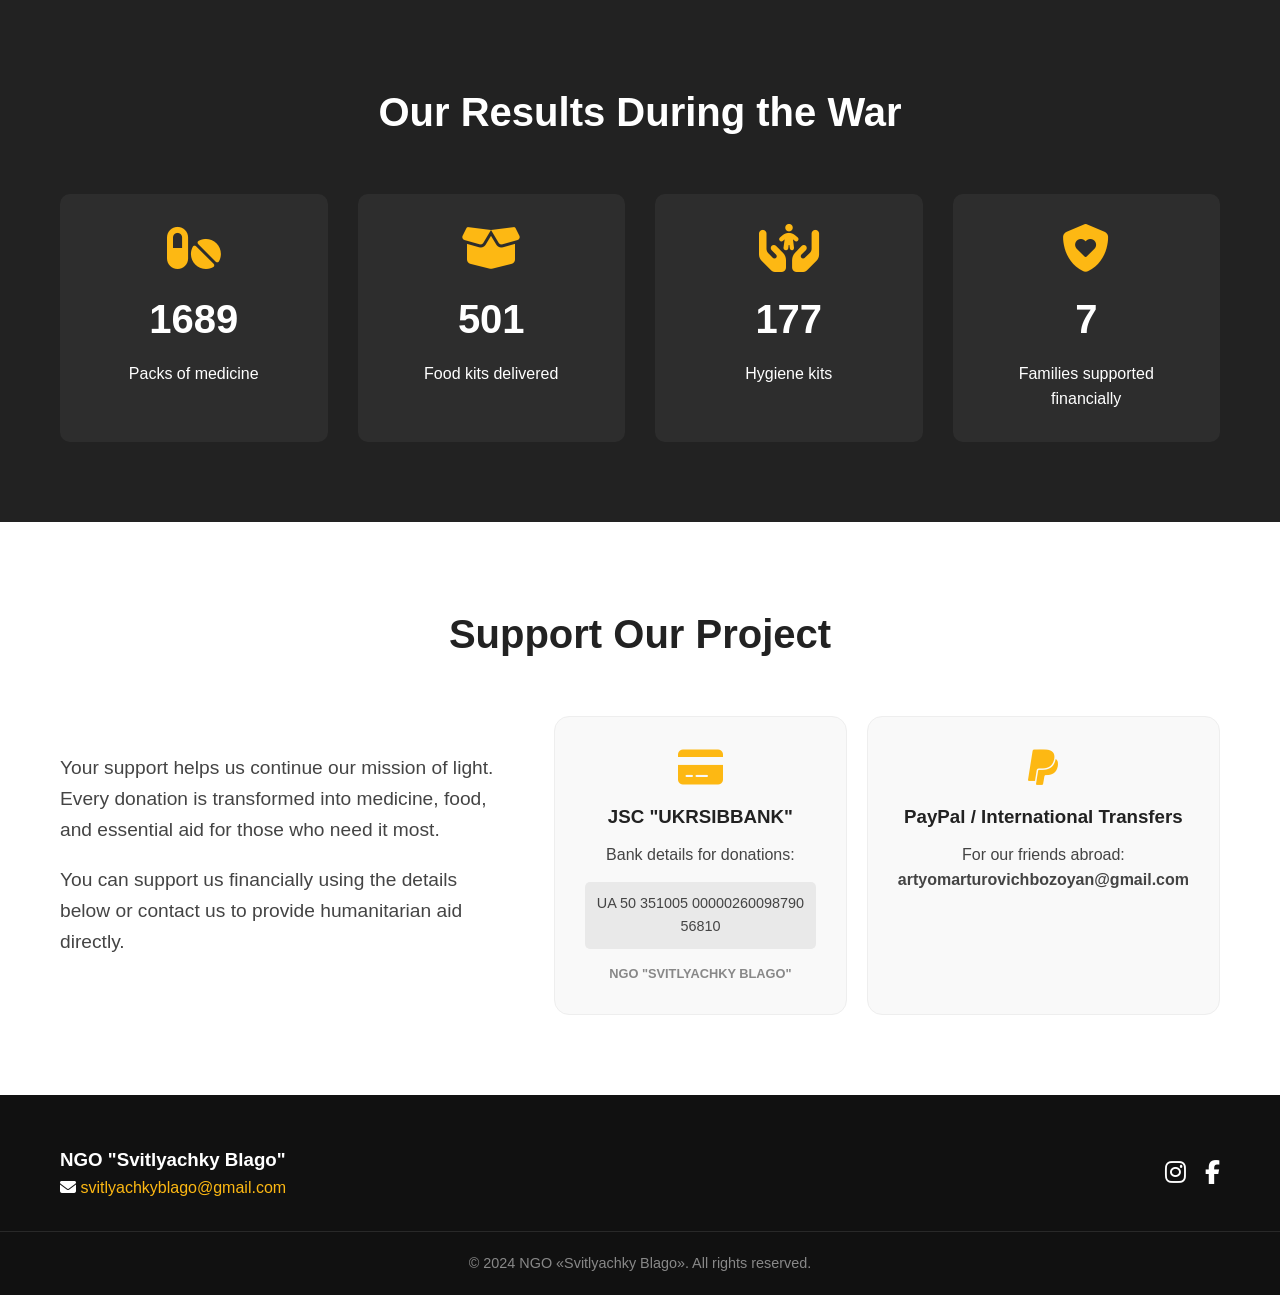
==== commit 0a5b7072: "add donate section" ====
--- a/en/index.html
+++ b/en/index.html
@@ -78,6 +78,33 @@
         </div>
     </section>
 
+    <section class="donate section" id="donate">
+        <div class="container">
+            <h2 class="section-title fade-in">Support Our Project</h2>
+            <div class="donate-grid">
+                <div class="donate-info fade-in">
+                    <p>Your support helps us continue our mission of light. Every donation is transformed into medicine, food, and essential aid for those who need it most.</p>
+                    <p>You can support us financially using the details below or contact us to provide humanitarian aid directly.</p>
+                </div>
+                <div class="donate-cards">
+                    <div class="donate-card fade-in">
+                        <i class="fa-solid fa-credit-card donate-icon"></i>
+                        <h3>JSC "UKRSIBBANK"</h3>
+                        <p>Bank details for donations:</p>
+                        <code class="account-number">UA 50 351005 0000026009879056810</code>
+                        <p class="account-holder">NGO "SVITLYACHKY BLAGO"</p>
+                    </div>
+                    <div class="donate-card fade-in">
+                        <i class="fa-brands fa-paypal donate-icon"></i>
+                        <h3>PayPal / International Transfers</h3>
+                        <p>For our friends abroad:</p>
+                        <p><strong>artyomarturovichbozoyan@gmail.com</strong></p>
+                    </div>
+                </div>
+            </div>
+        </div>
+    </section>
+
     <footer class="footer" id="contacts">
         <div class="container footer-content">
             <div class="footer-info">
--- a/css/style.css
+++ b/css/style.css
@@ -108,7 +108,7 @@
     justify-content: center;
     text-align: center;
     color: #fff;
-    padding-top: 150px;
+    padding-top: 180px;
 }
 
 .hero h1 {
@@ -209,6 +209,84 @@
     font-size: 2.5rem;
     font-weight: bold;
     margin-bottom: 10px;
+}
+
+/* Donate Section */
+.donate {
+    background-color: #fff;
+}
+
+.donate-grid {
+    display: grid;
+    grid-template-columns: 1fr 1.5fr;
+    gap: 50px;
+    align-items: center;
+}
+
+.donate-info p {
+    font-size: 1.2rem;
+    margin-bottom: 20px;
+    color: var(--text-color);
+}
+
+.donate-cards {
+    display: grid;
+    grid-template-columns: 1fr 1fr;
+    gap: 20px;
+}
+
+.donate-card {
+    background: var(--light-color);
+    padding: 30px;
+    border-radius: 15px;
+    text-align: center;
+    border: 1px solid #eee;
+    transition: var(--transition);
+}
+
+.donate-card:hover {
+    border-color: var(--primary-color);
+    transform: translateY(-5px);
+    box-shadow: 0 10px 20px rgba(0,0,0,0.05);
+}
+
+.donate-icon {
+    font-size: 2.5rem;
+    color: var(--primary-color);
+    margin-bottom: 15px;
+}
+
+.donate-card h3 {
+    margin-bottom: 10px;
+    color: var(--dark-color);
+}
+
+.account-number {
+    display: block;
+    background: #e9e9e9;
+    padding: 10px;
+    border-radius: 5px;
+    margin: 15px 0;
+    font-size: 0.9rem;
+    word-break: break-all;
+}
+
+.account-holder {
+    font-weight: bold;
+    font-size: 0.8rem;
+    text-transform: uppercase;
+    color: #888;
+}
+
+/* Адаптив для донатов */
+@media (max-width: 992px) {
+    .donate-grid {
+        grid-template-columns: 1fr;
+        text-align: center;
+    }
+    .donate-cards {
+        grid-template-columns: 1fr;
+    }
 }
 
 /* Footer */
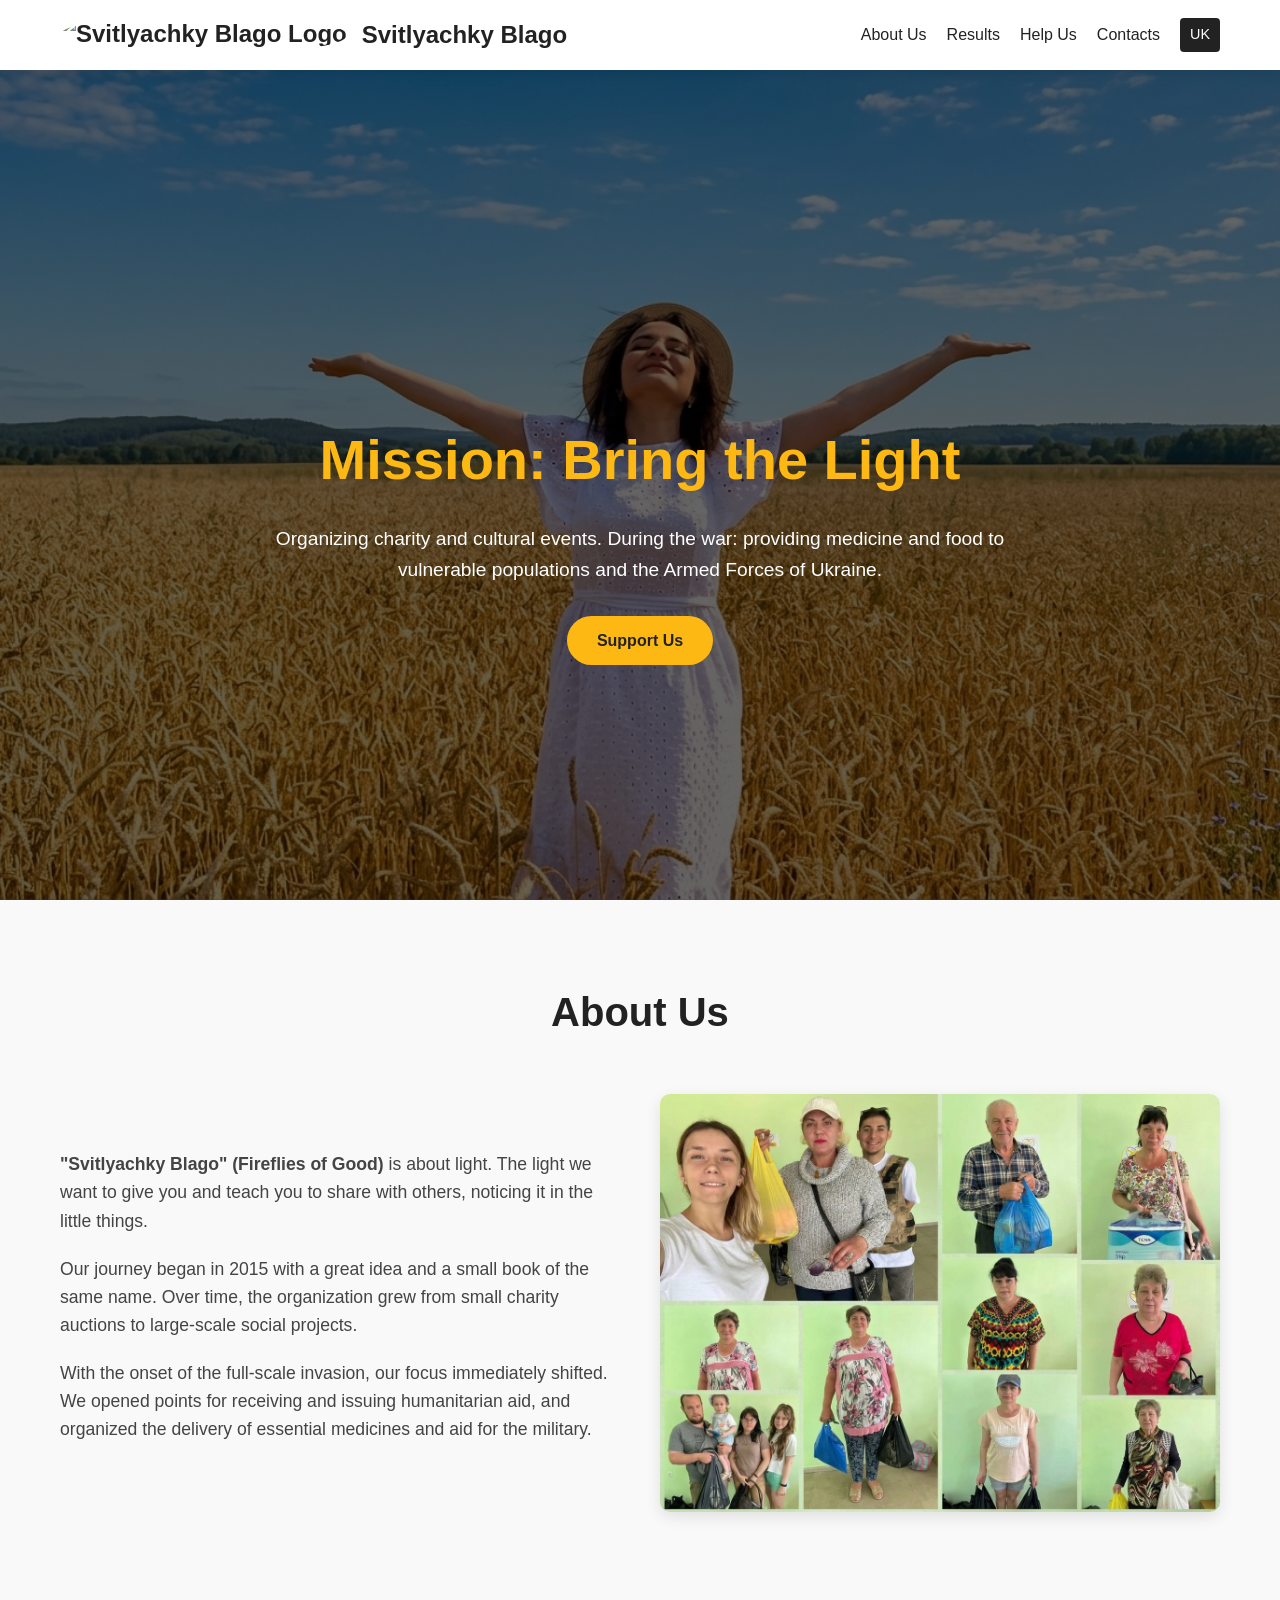
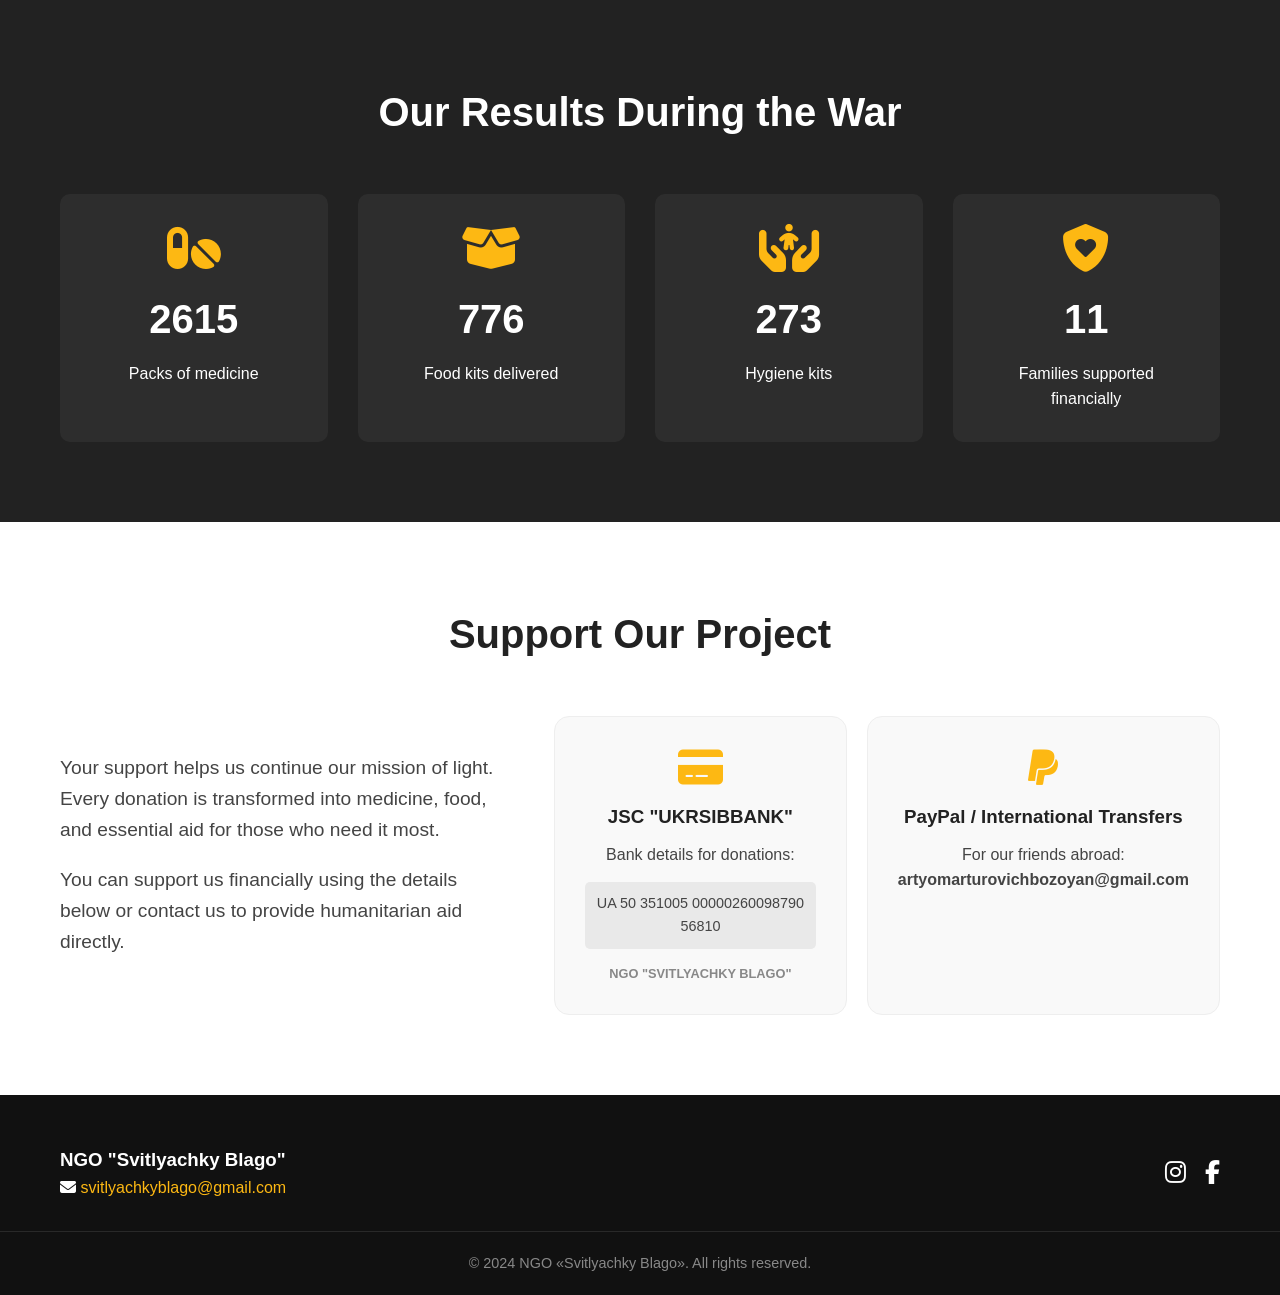
==== commit 340f3ff7: "add donate in header" ====
--- a/en/index.html
+++ b/en/index.html
@@ -17,6 +17,7 @@
             <nav class="nav-menu">
                 <a href="#about" class="nav-link">About Us</a>
                 <a href="#stats" class="nav-link">Results</a>
+                <a href="#donate" class="nav-link">Help Us</a>
                 <a href="#contacts" class="nav-link">Contacts</a>
                 <a href="../index.html" class="lang-switch">UK</a>
             </nav>
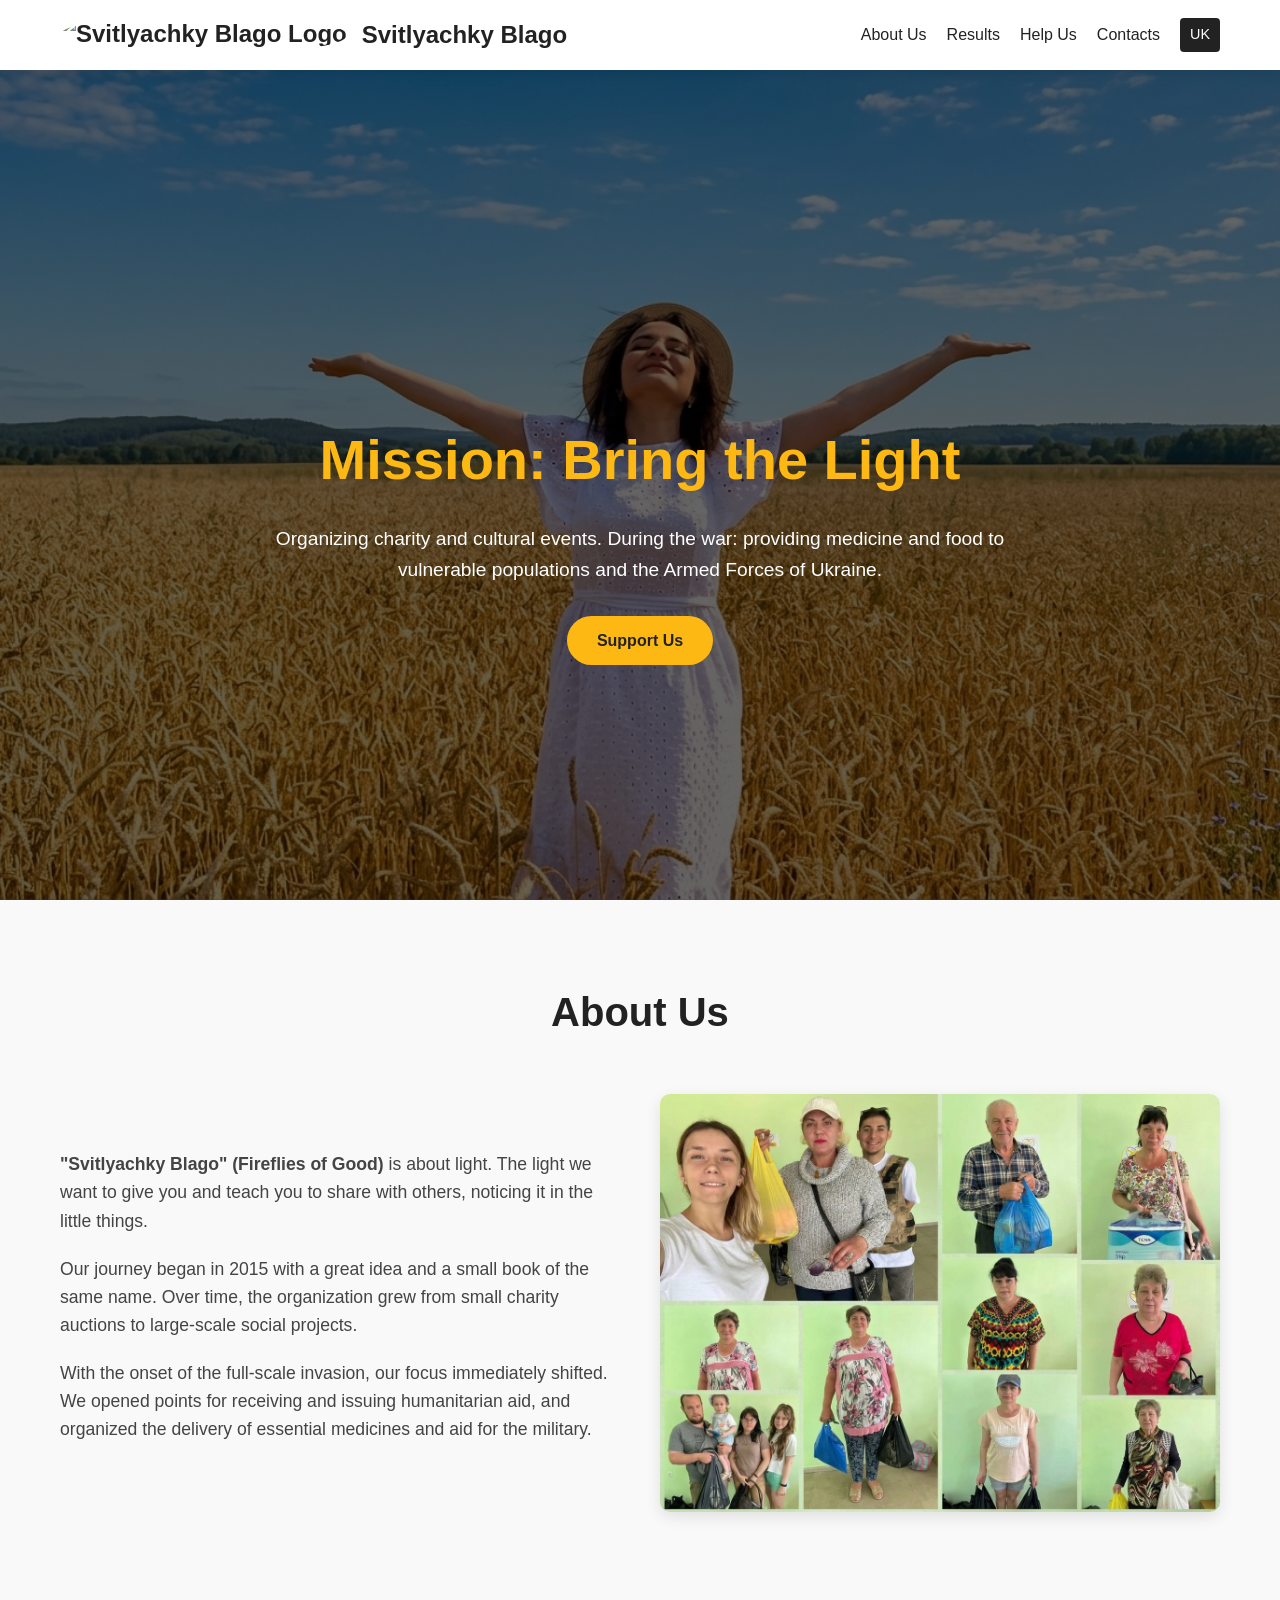
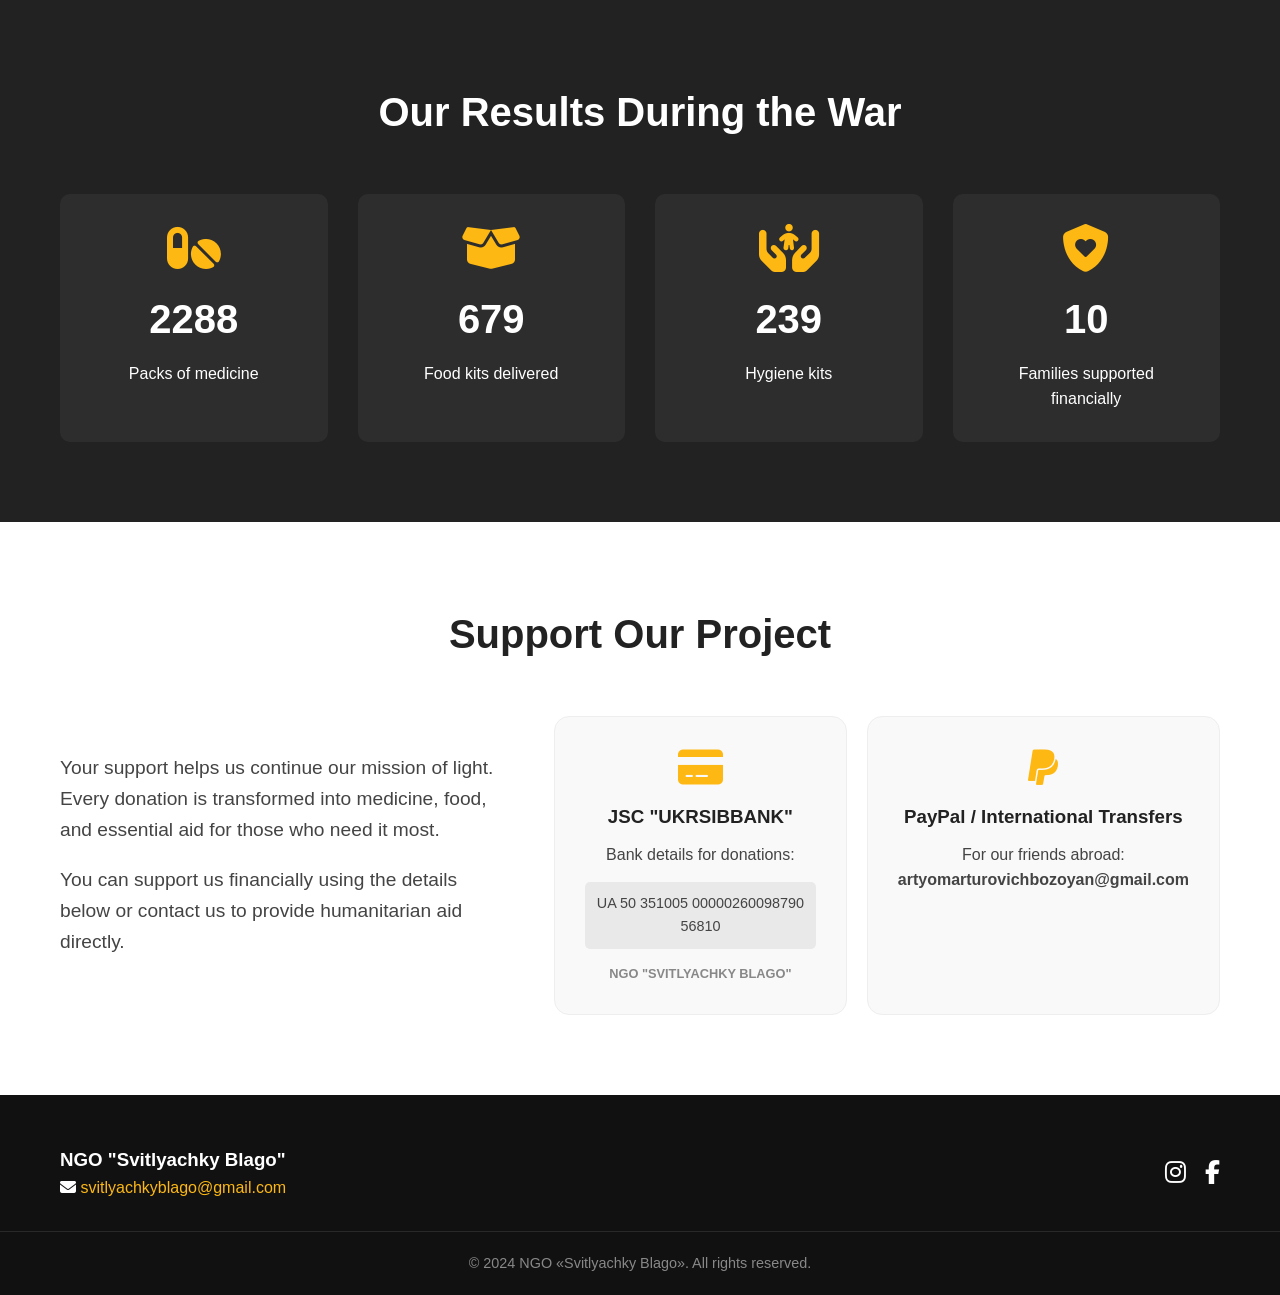
==== commit 364e2339: "add donate in header" ====
--- a/en/index.html
+++ b/en/index.html
@@ -31,7 +31,7 @@
         <div class="hero-content fade-in">
             <h1>Mission: Bring the Light</h1>
             <p>Organizing charity and cultural events. During the war: providing medicine and food to vulnerable populations and the Armed Forces of Ukraine.</p>
-            <a href="#contacts" class="btn">Support Us</a>
+            <a href="#donate" class="btn">Support Us</a>
         </div>
     </section>
 
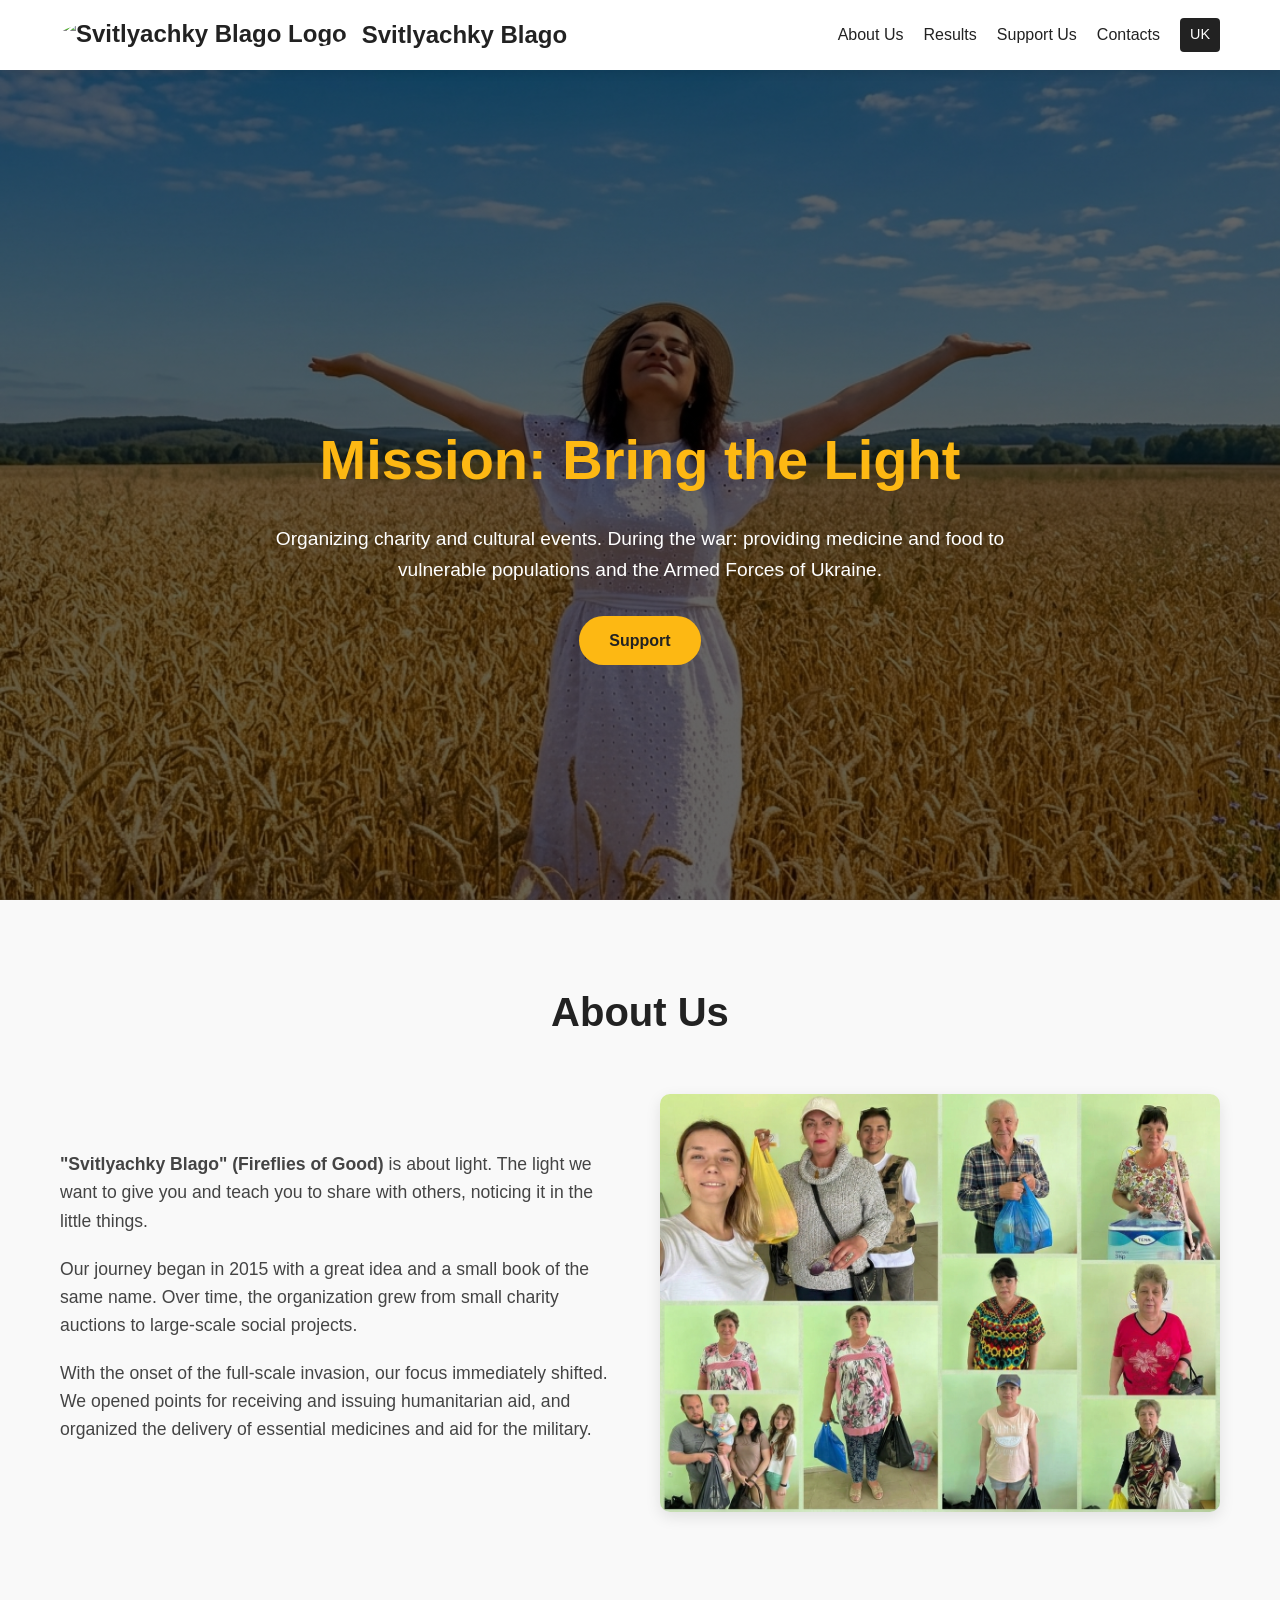
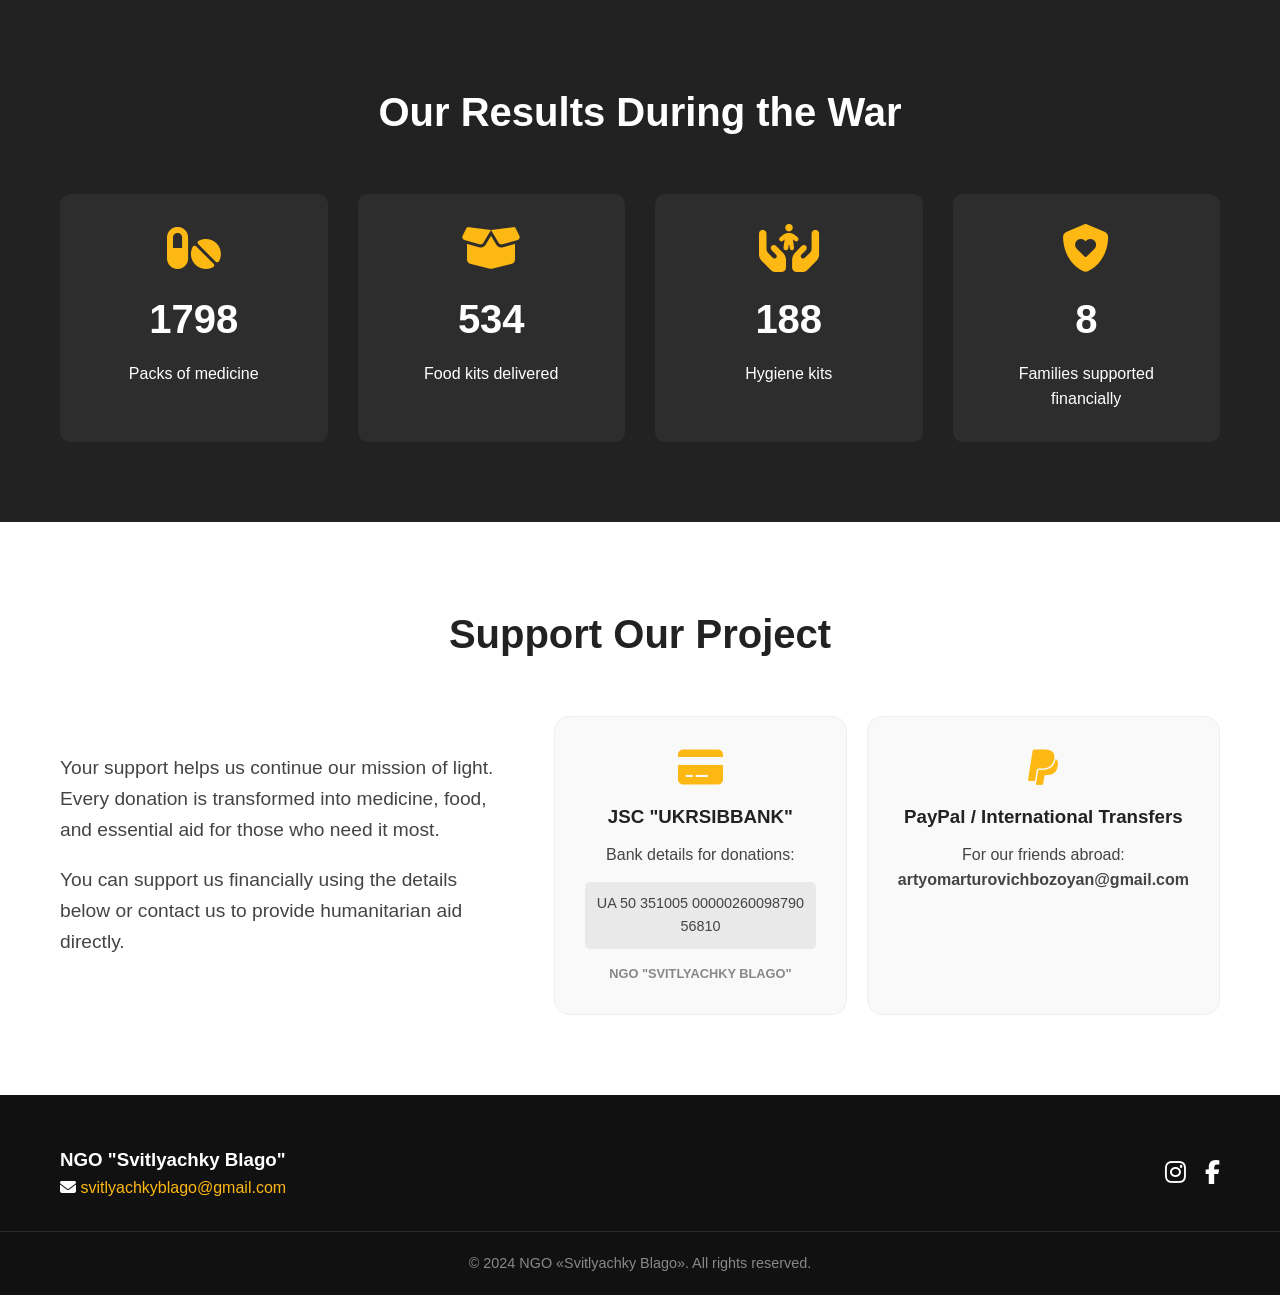
==== commit bd323384: "change help to support" ====
--- a/en/index.html
+++ b/en/index.html
@@ -17,7 +17,7 @@
             <nav class="nav-menu">
                 <a href="#about" class="nav-link">About Us</a>
                 <a href="#stats" class="nav-link">Results</a>
-                <a href="#donate" class="nav-link">Help Us</a>
+                <a href="#donate" class="nav-link">Support Us</a>
                 <a href="#contacts" class="nav-link">Contacts</a>
                 <a href="../index.html" class="lang-switch">UK</a>
             </nav>
@@ -31,7 +31,7 @@
         <div class="hero-content fade-in">
             <h1>Mission: Bring the Light</h1>
             <p>Organizing charity and cultural events. During the war: providing medicine and food to vulnerable populations and the Armed Forces of Ukraine.</p>
-            <a href="#donate" class="btn">Support Us</a>
+            <a href="#donate" class="btn">Support</a>
         </div>
     </section>
 
